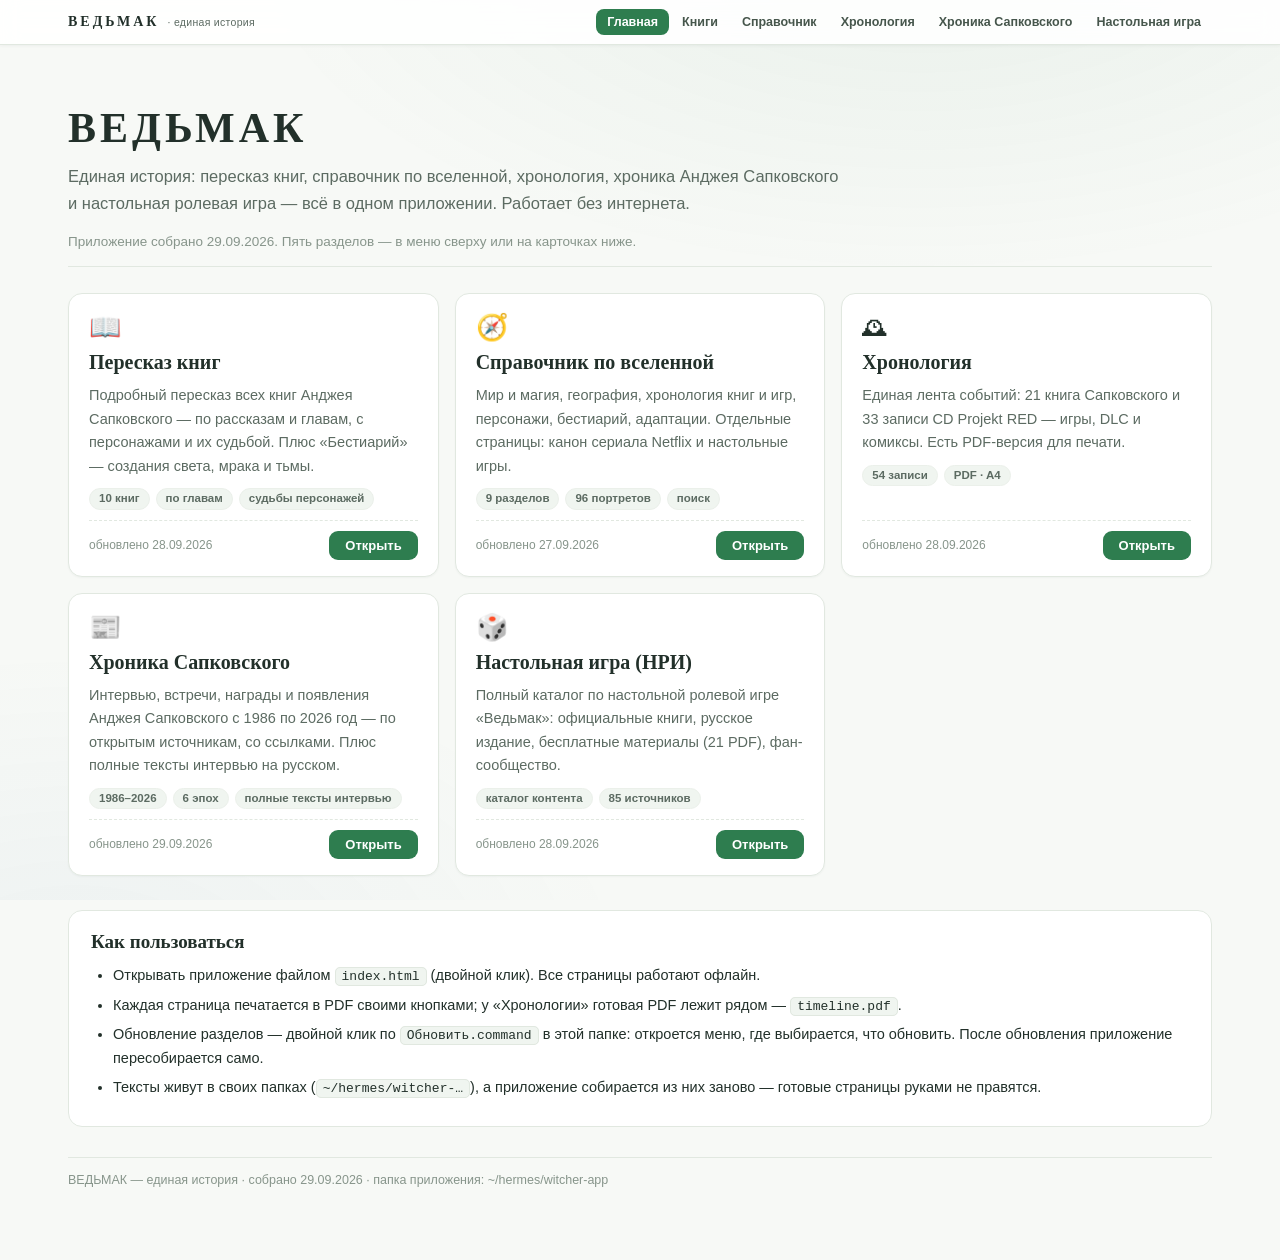
==== index.html @ 41da7057 "Add files via upload" ====
<!DOCTYPE html>
<html lang="ru" data-app="home">
<head>
<meta charset="utf-8">
<meta name="viewport" content="width=device-width, initial-scale=1">
<title>ВЕДЬМАК — единая история</title>
<meta name="description" content="Пять частей одного мира: пересказ книг, справочник по вселенной, хронология, хроника Анджея Сапковского и настольная ролевая игра — в одном приложении.">
<link rel="stylesheet" href="app.css">
<style>
:root{ --bg:#f7f9f6; --panel:#ffffff; --panel2:#f0f5f0; --line:#e1e8e0; --line2:#ebf0ea;
  --text:#22302a; --muted:#5c6b62; --dim:#87958b;
  --accent:#2e7d4f; --accent2:#256a42; --accent-soft:#e6f2ea; --accent-line:#c9e2d3;
  --serif: Georgia, "Iowan Old Style", "Times New Roman", serif;
  --sans: -apple-system, BlinkMacSystemFont, "Segoe UI", Roboto, "Helvetica Neue", Arial, sans-serif; }
*{box-sizing:border-box}
html{scroll-behavior:smooth}
body{margin:0;background:var(--bg);color:var(--text);font:16px/1.62 var(--sans);-webkit-font-smoothing:antialiased}
body::before{content:"";position:fixed;inset:0;pointer-events:none;z-index:0;
  background:radial-gradient(1100px 560px at 72% -8%, rgba(46,125,79,.07), transparent 62%),
             radial-gradient(900px 520px at 6% 108%, rgba(61,111,165,.05), transparent 62%)}
.wrap{max-width:1120px;margin:0 auto;padding:34px 22px 70px;position:relative;z-index:1}
.hero{padding:26px 0 14px;border-bottom:1px solid var(--line)}
.hero h1{margin:0;font:700 42px/1.1 var(--serif);letter-spacing:4px;color:var(--text)}
.hero .sub{color:var(--muted);font-size:16.5px;margin:12px 0 0;max-width:780px}
.hero .note{margin:14px 0 0;color:var(--dim);font-size:13.5px}
.cards{display:grid;grid-template-columns:repeat(auto-fill,minmax(330px,1fr));gap:16px;margin:26px 0 10px}
.card{background:var(--panel);border:1px solid var(--line);border-radius:14px;padding:20px 20px 16px;
  display:flex;flex-direction:column;gap:10px;box-shadow:0 1px 2px rgba(34,48,42,.04);
  transition:border-color .15s, box-shadow .15s, transform .15s}
.card:hover{border-color:var(--accent-line);box-shadow:0 10px 26px rgba(46,125,79,.13);transform:translateY(-1px)}
.card .mark{font-size:26px;line-height:1}
.card h2{margin:0;font:700 20px/1.2 var(--serif);color:var(--text)}
.card p{margin:0;font-size:14.5px;color:var(--muted)}
.chips{display:flex;flex-wrap:wrap;gap:6px}
.chip{font:600 11.5px/1 var(--sans);color:var(--muted);border:1px solid var(--line2);
  background:var(--panel2);border-radius:20px;padding:4px 9px}
.card .foot{margin-top:auto;display:flex;align-items:center;gap:10px;padding-top:10px;border-top:1px dashed var(--line)}
.card .upd{color:var(--dim);font-size:12px}
.card a.open{margin-left:auto;background:var(--accent);color:#fff;text-decoration:none;
  border-radius:9px;padding:8px 16px;font:700 13px/1 var(--sans)}
.card a.open:hover{background:var(--accent2)}
.how{margin-top:34px;background:var(--panel);border:1px solid var(--line);border-radius:14px;padding:20px 22px}
.how h2{margin:0 0 10px;font:700 19px/1.2 var(--serif);color:var(--text)}
.how ul{margin:0;padding-left:22px;font-size:14.5px}
.how li{margin:6px 0}
.how code{background:var(--panel2);border:1px solid var(--line);border-radius:5px;padding:1px 6px;font-size:13px}
.foot-page{margin-top:30px;color:var(--dim);font-size:12.5px;border-top:1px solid var(--line);padding-top:12px}
a{color:var(--accent)}
a:hover{color:var(--accent2)}
::selection{background:#cfe7d9;color:#173528}
@media (max-width:640px){ .hero h1{font-size:34px;letter-spacing:2px} }
</style>
</head>
<body>
<div class="wa-bar"><div class="wa-in"><a class="wa-brand" href="index.html">ВЕДЬМАК <small>· единая история</small></a><nav class="wa-nav"><a href="index.html" class="on">Главная</a><a href="books.html">Книги</a><a href="textbook.html">Справочник</a><a href="timeline.html">Хронология</a><a href="sbornik.html">Хроника Сапковского</a><a href="ttrpg.html">Настольная игра</a></nav></div></div>
<div class="wrap">
  <div class="hero">
    <h1>ВЕДЬМАК</h1>
    <p class="sub">Единая история: пересказ книг, справочник по вселенной, хронология, хроника Анджея Сапковского и настольная ролевая игра — всё в одном приложении. Работает без интернета.</p>
    <p class="note">Приложение собрано 29.09.2026. Пять разделов — в меню сверху или на карточках ниже.</p>
  </div>

  <div class="cards">
<article class="card">
  <div class="mark">📖</div>
  <h2>Пересказ книг</h2>
  <p>Подробный пересказ всех книг Анджея Сапковского — по рассказам и главам, с персонажами и их судьбой. Плюс «Бестиарий» — создания света, мрака и тьмы.</p>
  <div class="chips"><span class="chip">10 книг</span><span class="chip">по главам</span><span class="chip">судьбы персонажей</span></div>
  <div class="foot"><span class="upd">обновлено 28.09.2026</span><a class="open" href="books.html">Открыть</a></div>
</article>
<article class="card">
  <div class="mark">🧭</div>
  <h2>Справочник по вселенной</h2>
  <p>Мир и магия, география, хронология книг и игр, персонажи, бестиарий, адаптации. Отдельные страницы: канон сериала Netflix и настольные игры.</p>
  <div class="chips"><span class="chip">9 разделов</span><span class="chip">96 портретов</span><span class="chip">поиск</span></div>
  <div class="foot"><span class="upd">обновлено 27.09.2026</span><a class="open" href="textbook.html">Открыть</a></div>
</article>
<article class="card">
  <div class="mark">🕰</div>
  <h2>Хронология</h2>
  <p>Единая лента событий: 21 книга Сапковского и 33 записи CD Projekt RED — игры, DLC и комиксы. Есть PDF-версия для печати.</p>
  <div class="chips"><span class="chip">54 записи</span><span class="chip">PDF · A4</span></div>
  <div class="foot"><span class="upd">обновлено 28.09.2026</span><a class="open" href="timeline.html">Открыть</a></div>
</article>
<article class="card">
  <div class="mark">📰</div>
  <h2>Хроника Сапковского</h2>
  <p>Интервью, встречи, награды и появления Анджея Сапковского с 1986 по 2026 год — по открытым источникам, со ссылками. Плюс полные тексты интервью на русском.</p>
  <div class="chips"><span class="chip">1986–2026</span><span class="chip">6 эпох</span><span class="chip">полные тексты интервью</span></div>
  <div class="foot"><span class="upd">обновлено 29.09.2026</span><a class="open" href="sbornik.html">Открыть</a></div>
</article>
<article class="card">
  <div class="mark">🎲</div>
  <h2>Настольная игра (НРИ)</h2>
  <p>Полный каталог по настольной ролевой игре «Ведьмак»: официальные книги, русское издание, бесплатные материалы (21 PDF), фан-сообщество.</p>
  <div class="chips"><span class="chip">каталог контента</span><span class="chip">85 источников</span></div>
  <div class="foot"><span class="upd">обновлено 28.09.2026</span><a class="open" href="ttrpg.html">Открыть</a></div>
</article>
  </div>

  <div class="how">
    <h2>Как пользоваться</h2>
    <ul>
      <li>Открывать приложение файлом <code>index.html</code> (двойной клик). Все страницы работают офлайн.</li>
      <li>Каждая страница печатается в PDF своими кнопками; у «Хронологии» готовая PDF лежит рядом — <code>timeline.pdf</code>.</li>
      <li>Обновление разделов — двойной клик по <code>Обновить.command</code> в этой папке: откроется меню, где выбирается, что обновить. После обновления приложение пересобирается само.</li>
      <li>Тексты живут в своих папках (<code>~/hermes/witcher-…</code>), а приложение собирается из них заново — готовые страницы руками не правятся.</li>
    </ul>
  </div>

  <div class="foot-page">ВЕДЬМАК — единая история · собрано 29.09.2026 · папка приложения: ~/hermes/witcher-app</div>
</div>
</body>
</html>
---- app.css ----
/* ВЕДЬМАК — единая история.
   Общий файл приложения: единая светлая тема (тёплый белый + зелёный акцент)
   и общая полоса-меню. Подключается ко всем страницам ПОСЛЕ их собственных стилей.

   Значения палитры синхронны с build/home_template.html и build/make_ttrpg.py —
   при правке цвета менять во всех трёх местах. */

/* ============================================================
   1. Палитра приложения
   ============================================================ */
:root{
  --wa-h: 44px;

  --wa-bg:#f7f9f6;        /* фон страниц */
  --wa-bg2:#eef3ec;       /* мягкая подложка */
  --wa-panel:#ffffff;     /* карточки и панели */
  --wa-panel2:#f0f5f0;    /* плашки, врезки, чипы */
  --wa-line:#e1e8e0;      /* линии и рамки */
  --wa-line2:#ebf0ea;
  --wa-text:#22302a;      /* основной текст */
  --wa-muted:#5c6b62;     /* вторичный текст */
  --wa-dim:#87958b;       /* подписи и мелочи */

  --wa-accent:#2e7d4f;    /* акцент: ссылки, кнопки, активное */
  --wa-accent2:#256a42;   /* акцент тёмный (наведение) */
  --wa-accent-soft:#e6f2ea;
  --wa-accent-line:#c9e2d3;

  --wa-blood:#b04a3e;     /* предупреждения и пометки */
  --wa-green:#3f8a5f;
  --wa-blue:#3d6fa5;
  --wa-amber:#a9741c;

  --wa-serif: Georgia, "Iowan Old Style", "Times New Roman", serif;
  --wa-sans: -apple-system, BlinkMacSystemFont, "Segoe UI", Roboto, "Helvetica Neue", Arial, sans-serif;
  --wa-mono: "SF Mono", ui-monospace, Menlo, Consolas, monospace;

  /* — перекрытие палитр страниц: у разделов свои имена переменных — */
  --bg:var(--wa-bg); --bg2:var(--wa-bg2); --panel:var(--wa-panel); --panel2:var(--wa-panel2);
  --card:var(--wa-panel); --ink:var(--wa-text); --soft:var(--wa-muted);
  --line:var(--wa-line); --line2:var(--wa-line2);
  --text:var(--wa-text); --muted:var(--wa-muted); --dim:var(--wa-dim);
  --gold:var(--wa-accent); --gold2:var(--wa-accent2); --acc:var(--wa-accent);
  --brass:var(--wa-accent-line);
  --blood:var(--wa-blood); --green:var(--wa-green); --blue:var(--wa-blue); --amber:var(--wa-amber);
  --serif:var(--wa-serif); --sans:var(--wa-sans); --mono:var(--wa-mono);
}

/* ============================================================
   2. Общая полоса-меню (светлая)
   ============================================================ */
.wa-bar{
  position: sticky; top: 0; z-index: 1000;
  background: rgba(255,255,255,.9);
  -webkit-backdrop-filter: saturate(1.5) blur(10px);
  backdrop-filter: saturate(1.5) blur(10px);
  border-bottom: 1px solid var(--wa-line);
  box-shadow: 0 1px 3px rgba(34,48,42,.05);
  font-family: var(--wa-sans);
}
.wa-in{
  max-width: 1280px; margin: 0 auto; height: var(--wa-h);
  display: flex; align-items: center; gap: 16px; padding: 0 18px;
}
.wa-bar a{ text-decoration: none; }
.wa-brand{
  display: flex; align-items: baseline; gap: 8px; white-space: nowrap;
  font: 700 14px/1 var(--wa-serif); letter-spacing: 3px; color: var(--wa-text);
}
.wa-brand small{ font: 400 10.5px/1 var(--wa-sans); letter-spacing: .3px; color: var(--wa-muted); }
.wa-nav{ margin-left: auto; display: flex; align-items: center; gap: 2px; overflow-x: auto; scrollbar-width: none; }
.wa-nav::-webkit-scrollbar{ display: none; }
.wa-nav a{
  white-space: nowrap; border-radius: 8px; padding: 7px 11px;
  font: 600 12.5px/1 var(--wa-sans);
  color: #46564c;
}
.wa-nav a:hover{ background: #eef4ef; color: var(--wa-text); }
.wa-nav a.on{ background: var(--wa-accent); color: #fff; }
.wa-nav a.on:hover{ background: var(--wa-accent2); }

/* ============================================================
   3. Липкие шапки страниц встают под полосу
   ============================================================ */
header.top{ top: var(--wa-h) !important; }
nav.sticky{ top: var(--wa-h) !important; }
.side{ top: calc(var(--wa-h) + 76px) !important; }

/* на узких экранах боковое меню книг — выдвижное, не залезает под полосу */
@media (max-width: 980px){
  .side{ top: var(--wa-h) !important; }
}

/* страница интервью: боковое оглавление прилипает сразу под полосой
   (у страницы нет своей липкой шапки, поэтому без добавки 76px) */
@media (min-width: 981px){
  html[data-app="интервью"] .side{ top: calc(var(--wa-h) + 12px) !important;
    max-height: calc(100vh - var(--wa-h) - 24px) !important; }
}

/* страница хроники: боковое оглавление прилипает под её собственным липким меню
   (высоту меню скрипт страницы кладёт в --sbn-nav) */
@media (min-width: 981px){
  html[data-app="sbornik"] .side{ top: calc(var(--wa-h) + var(--sbn-nav, 46px) + 10px) !important;
    max-height: calc(100vh - var(--wa-h) - var(--sbn-nav, 46px) - 22px) !important; }
}

/* якорные переходы не прячутся под полосой */
html{ scroll-padding-top: 58px; }
html[data-app="sbornik"]{ scroll-padding-top: calc(var(--wa-h) + var(--sbn-nav, 46px) + 14px); }

/* ============================================================
   4. Общая основа: фон, выделение, ссылки, заголовки
   ============================================================ */
html:is([data-app="books"],[data-app="textbook"],[data-app="netflix"],[data-app="boardgames"]) body::before{
  background: radial-gradient(1100px 560px at 72% -8%, rgba(46,125,79,.07), transparent 62%),
              radial-gradient(900px 520px at 6% 108%, rgba(61,111,165,.05), transparent 62%);
}
::selection{ background: #cfe7d9; color: #173528; }
a:hover{ color: var(--wa-accent2); }
body h1, body h2, body h3, body h4, body h5, body h6{ color: var(--wa-text); }
code{ background: var(--wa-panel2); border: 1px solid var(--wa-line2); border-radius: 5px; padding: 1px 6px; }

/* шапки страниц «Книги» и «Справочник» */
header.top{ background: linear-gradient(#ffffff,#f7faf7); box-shadow: 0 1px 6px rgba(34,48,42,.05); }
.brand-text b{ color: var(--wa-text); }
.brand-mark{ filter: drop-shadow(0 1px 3px rgba(34,48,42,.18)); }
#totop{ background: var(--wa-panel); color: var(--wa-accent); border-color: var(--wa-accent-line);
  box-shadow: 0 2px 10px rgba(34,48,42,.12); }
#totop:hover{ color: var(--wa-accent2); border-color: var(--wa-accent); }

/* ============================================================
   5. «Книги» — боковое меню, кнопки, значки судеб
   ============================================================ */
html[data-app="books"] .print-btn{ background: var(--wa-panel); border-color: var(--wa-accent-line); color: var(--wa-accent); }
html[data-app="books"] .print-btn:hover{ background: var(--wa-accent-soft); border-color: var(--wa-accent); }
html[data-app="books"] .side-toggle{ background: var(--wa-panel); border-color: var(--wa-line); }
html[data-app="books"] #filter{ background: #fff; }
html[data-app="books"] .nav-book-link:hover{ background: var(--wa-accent-soft); }
html[data-app="books"] .nav-unit:hover{ background: var(--wa-accent-soft); color: var(--wa-text); }
html[data-app="books"] .nav-unit.active{ background: var(--wa-accent-soft); color: var(--wa-accent2); }
html[data-app="books"] .intro h1{ color: var(--wa-text); }
html[data-app="books"] .book-head h2{ color: var(--wa-text); }
html[data-app="books"] .unit h4{ color: var(--wa-text); }
html[data-app="books"] .block-title{ color: var(--wa-accent); }
@media (max-width: 980px){
  html[data-app="books"] .side{ background: var(--wa-panel); }
}
html[data-app="books"] .badge.alive{ color:#3f8a5f; border-color:#a5cdb3; background:#e9f4ee; }
html[data-app="books"] .badge.dead{ color:#b04a3e; border-color:#dcb1a9; background:#f9eae6; }
html[data-app="books"] .badge.missing{ color:#a9741c; border-color:#dcc59a; background:#f8f1e2; }
html[data-app="books"] .badge.mentioned{ color:#3d6fa5; border-color:#aabfd6; background:#e9f0f8; }
html[data-app="books"] .badge.dead_earlier,
html[data-app="books"] .badge.left,
html[data-app="books"] .badge.unknown{ color:#6b776e; border-color:#c9d2ca; background:#eff2ee; }

/* ============================================================
   6. «Справочник» / «Netflix» / «Настольные игры» — одна семья стилей
   ============================================================ */
html:is([data-app="textbook"],[data-app="netflix"],[data-app="boardgames"]) #q{ background: #fff; }
html:is([data-app="textbook"],[data-app="netflix"],[data-app="boardgames"]) .lead{ color: var(--wa-text); }
html:is([data-app="textbook"],[data-app="netflix"],[data-app="boardgames"]) h2.sec{ color: var(--wa-text); }
html:is([data-app="textbook"],[data-app="netflix"],[data-app="boardgames"]) .card{ box-shadow: 0 1px 3px rgba(34,48,42,.06); }
html:is([data-app="textbook"],[data-app="netflix"],[data-app="boardgames"]) .tbtn{ background: var(--wa-panel2); border-color: var(--wa-line); }
html:is([data-app="textbook"],[data-app="netflix"],[data-app="boardgames"]) .tbtn.on{ background: var(--wa-accent-soft); border-color: var(--wa-accent-line); color: var(--wa-accent2); }
html:is([data-app="textbook"],[data-app="netflix"],[data-app="boardgames"]) .tab:hover{ background: rgba(46,125,79,.08); }
html:is([data-app="textbook"],[data-app="netflix"],[data-app="boardgames"]) .tab.active{ background: var(--wa-accent-soft); border-color: var(--wa-accent-line); color: var(--wa-accent2); }
html:is([data-app="textbook"],[data-app="netflix"],[data-app="boardgames"]) .tab.nf{ color: var(--wa-blood); border-color: rgba(176,74,62,.4); }
html:is([data-app="textbook"],[data-app="netflix"],[data-app="boardgames"]) .tab.nf:hover{ background: rgba(176,74,62,.08); color: var(--wa-blood); }
html:is([data-app="textbook"],[data-app="netflix"],[data-app="boardgames"]) .tab.back{ color: var(--wa-blue); border-color: rgba(61,111,165,.4); }
html:is([data-app="textbook"],[data-app="netflix"],[data-app="boardgames"]) .tab.back:hover{ background: rgba(61,111,165,.08); color: var(--wa-blue); }
html:is([data-app="textbook"],[data-app="netflix"],[data-app="boardgames"]) .tab.bg{ color: var(--wa-green); border-color: rgba(63,138,95,.4); }
html:is([data-app="textbook"],[data-app="netflix"],[data-app="boardgames"]) .tab.bg:hover{ background: rgba(63,138,95,.1); color: var(--wa-green); }
html:is([data-app="textbook"],[data-app="netflix"],[data-app="boardgames"]) .tbl th{ background: var(--wa-panel2); color: var(--wa-text); }
html:is([data-app="textbook"],[data-app="netflix"],[data-app="boardgames"]) .tbl tr:nth-child(even) td{ background: rgba(46,125,79,.05); }
html:is([data-app="textbook"],[data-app="netflix"],[data-app="boardgames"]) .tl-item::before{ background: var(--wa-accent); box-shadow: 0 0 0 3px rgba(46,125,79,.15); }
html:is([data-app="textbook"],[data-app="netflix"],[data-app="boardgames"]) pre.tree{ color: #2b3a31; }
html:is([data-app="textbook"],[data-app="netflix"],[data-app="boardgames"]) p.src a{ color: var(--wa-muted); }
html:is([data-app="textbook"],[data-app="netflix"],[data-app="boardgames"]) mark.hit{ background: var(--wa-accent-soft); color: #1d3a2a; }
html:is([data-app="textbook"],[data-app="netflix"],[data-app="boardgames"]) mark.hit.cur{ background: #bfe3cd; box-shadow: 0 0 0 2px rgba(46,125,79,.35); }
html:is([data-app="textbook"],[data-app="netflix"],[data-app="boardgames"]) .badge.bk,
html:is([data-app="textbook"],[data-app="netflix"],[data-app="boardgames"]) .badge.canon{ color:#3f7a55; border-color:#a5cdb3; }
html:is([data-app="textbook"],[data-app="netflix"],[data-app="boardgames"]) .badge.gm{ color:#3d6fa5; border-color:#aabfd6; }
html:is([data-app="textbook"],[data-app="netflix"],[data-app="boardgames"]) .badge.nf{ color:#b04a3e; border-color:#d8aca4; }
html:is([data-app="textbook"],[data-app="netflix"],[data-app="boardgames"]) .badge.noncanon{ color:#a9741c; border-color:#d9c08f; }
html:is([data-app="textbook"],[data-app="netflix"],[data-app="boardgames"]) .badge.dispute{ color:#8f7a18; border-color:#d6c98c; }

/* ============================================================
   7. «Хронология» — холодный «печатный» стиль → общая тема
   ============================================================ */
html[data-app="timeline"] body{ font-family: var(--wa-sans); font-size: 14.5px; line-height: 1.55;
  color: var(--wa-text); background: var(--wa-bg); }
html[data-app="timeline"] h1,
html[data-app="timeline"] h2,
html[data-app="timeline"] h3{ font-family: var(--wa-serif); }
html[data-app="timeline"] a{ color: var(--wa-accent); }
html[data-app="timeline"] .head{ border-bottom: 2px solid var(--wa-line); }
html[data-app="timeline"] .head .sub{ color: var(--wa-muted); }
html[data-app="timeline"] .head .upd{ color: var(--wa-dim); }
html[data-app="timeline"] .stat{ border: 1px solid var(--wa-line); border-radius: 8px; background: var(--wa-panel); }
html[data-app="timeline"] .stat span{ color: var(--wa-muted); }
html[data-app="timeline"] .next{ background: var(--wa-accent-soft); border-left: 3px solid var(--wa-accent); color: var(--wa-text); }
html[data-app="timeline"] .sec-title{ border-bottom: 1.5px solid var(--wa-line); }
html[data-app="timeline"] .tagline{ color: var(--wa-muted); }
html[data-app="timeline"] .key-h{ color: var(--wa-text); }
html[data-app="timeline"] .ednote{ color: var(--wa-dim); }
html[data-app="timeline"] .era-h{ border-bottom: 2px solid var(--wa-accent-line); }
html[data-app="timeline"] .era-h h2{ color: var(--wa-text); }
html[data-app="timeline"] .era-h .cnt{ color: var(--wa-muted); }
html[data-app="timeline"] .era-sub{ color: var(--wa-muted); }
html[data-app="timeline"] .entry{ border-bottom: 1px solid var(--wa-line2); }
html[data-app="timeline"] .num{ background: var(--wa-accent); color: #fff; }
html[data-app="timeline"] .thumb{ border: 1px solid var(--wa-line2); border-radius: 6px; }
html[data-app="timeline"] .meta{ color: var(--wa-muted); }
html[data-app="timeline"] .type{ background: var(--wa-panel2); color: var(--wa-muted); border-color: var(--wa-line); }
html[data-app="timeline"] .t-book{ background:#e9f4ee; border-color:#b7d9c4; color:#2e6a47; }
html[data-app="timeline"] .t-comic{ background:#efedf9; border-color:#cfc8ea; color:#5142a0; }
html[data-app="timeline"] .t-game{ background:#fbeceb; border-color:#e8b8b3; color:#a83f34; }
html[data-app="timeline"] .t-dlc{ background:#fbf1e6; border-color:#ecd0af; color:#9a5c16; }
html[data-app="timeline"] .t-video{ background:#eaf2fa; border-color:#bfd6ec; color:#2f6398; }
html[data-app="timeline"] .fb{ background:#e9f4ee; border-color:#b7d9c4; color:#2e6a47; }
html[data-app="timeline"] .lvl{ color: var(--wa-dim); }
html[data-app="timeline"] .date{ color: var(--wa-text); }
html[data-app="timeline"] .orig{ color: var(--wa-dim); }
html[data-app="timeline"] .note{ color: var(--wa-muted); }
html[data-app="timeline"] .link{ color: var(--wa-muted); }
html[data-app="timeline"] .foot{ border-top: 1.5px solid var(--wa-line); color: var(--wa-muted); }

/* ============================================================
   8. «Хроника Сапковского» — светлые шапка и подвал вместо тёмных
   ============================================================ */
html[data-app="sbornik"] header.page{ background: linear-gradient(180deg,#f2f7f3,#e9f1eb);
  color: var(--wa-text); border-bottom: 1px solid var(--wa-line); }
html[data-app="sbornik"] header.page .sub{ color: var(--wa-muted); }
html[data-app="sbornik"] .badges span{ background:#fff; border:1px solid var(--wa-line); color: var(--wa-muted); }
html[data-app="sbornik"] nav.sticky{ background: rgba(247,249,246,.92); }
html[data-app="sbornik"] nav.sticky a:hover{ background: var(--wa-accent-soft); }
html[data-app="sbornik"] blockquote{ background: var(--wa-panel2); color: var(--wa-text); }
html[data-app="sbornik"] article.entry{ box-shadow: 0 1px 2px rgba(34,48,42,.05); }
html[data-app="sbornik"] .vtable th{ background: var(--wa-panel2); color: var(--wa-muted); }
html[data-app="sbornik"] footer.page{ background: transparent; border-top: 1px solid var(--wa-line); color: var(--wa-muted); }
html[data-app="sbornik"] footer.page a{ color: var(--wa-accent); }
/* внутри колонки с боковым оглавлением секции не добавляют второй отступ */
html[data-app="sbornik"] .layout section.era{
  max-width: none !important;
  padding-left: 0 !important;
  padding-right: 0 !important;
}

/* ============================================================
   9. Единая геометрия: одна колонка контента на всех страницах
   ============================================================
   Образец — «Справочник»: колонка 1180px и боковой отступ 18px.
   Полоса-меню выровнена по той же колонке, поэтому логотип стоит
   ровно над текстом страницы, а при перелистывании разделов текст
   не «прыгает» влево-вправо. */
:root{ --wa-col: 1180px; --wa-colpad: 18px; }

.wa-in{ max-width: var(--wa-col); }

/* колонки страниц: главная, книги, справочник/netflix/настолки, хроника, НРИ */
.wrap, main.wrap, #top.wrap, .top-inner, nav#tabs, footer.foot{
  max-width: var(--wa-col) !important;
  padding-left: var(--wa-colpad) !important;
  padding-right: var(--wa-colpad) !important;
}
html[data-app="sbornik"] section.era{
  max-width: var(--wa-col) !important;
  padding-left: var(--wa-colpad) !important;
  padding-right: var(--wa-colpad) !important;
}

/* «Хронология» — своего контейнера нет: полосы остаются во всю ширину
   (фон, линейки), а содержимое садится в общую колонку */
html[data-app="timeline"] body > *:not(.wa-bar){
  padding-left: calc(max(0px, (100% - var(--wa-col)) / 2) + var(--wa-colpad)) !important;
  padding-right: calc(max(0px, (100% - var(--wa-col)) / 2) + var(--wa-colpad)) !important;
}

/* ---------- печать: полоса не выводится ---------- */
@media print{
  .wa-bar{ display: none !important; }
  header.top, nav.sticky, .side{ top: 0 !important; }
}
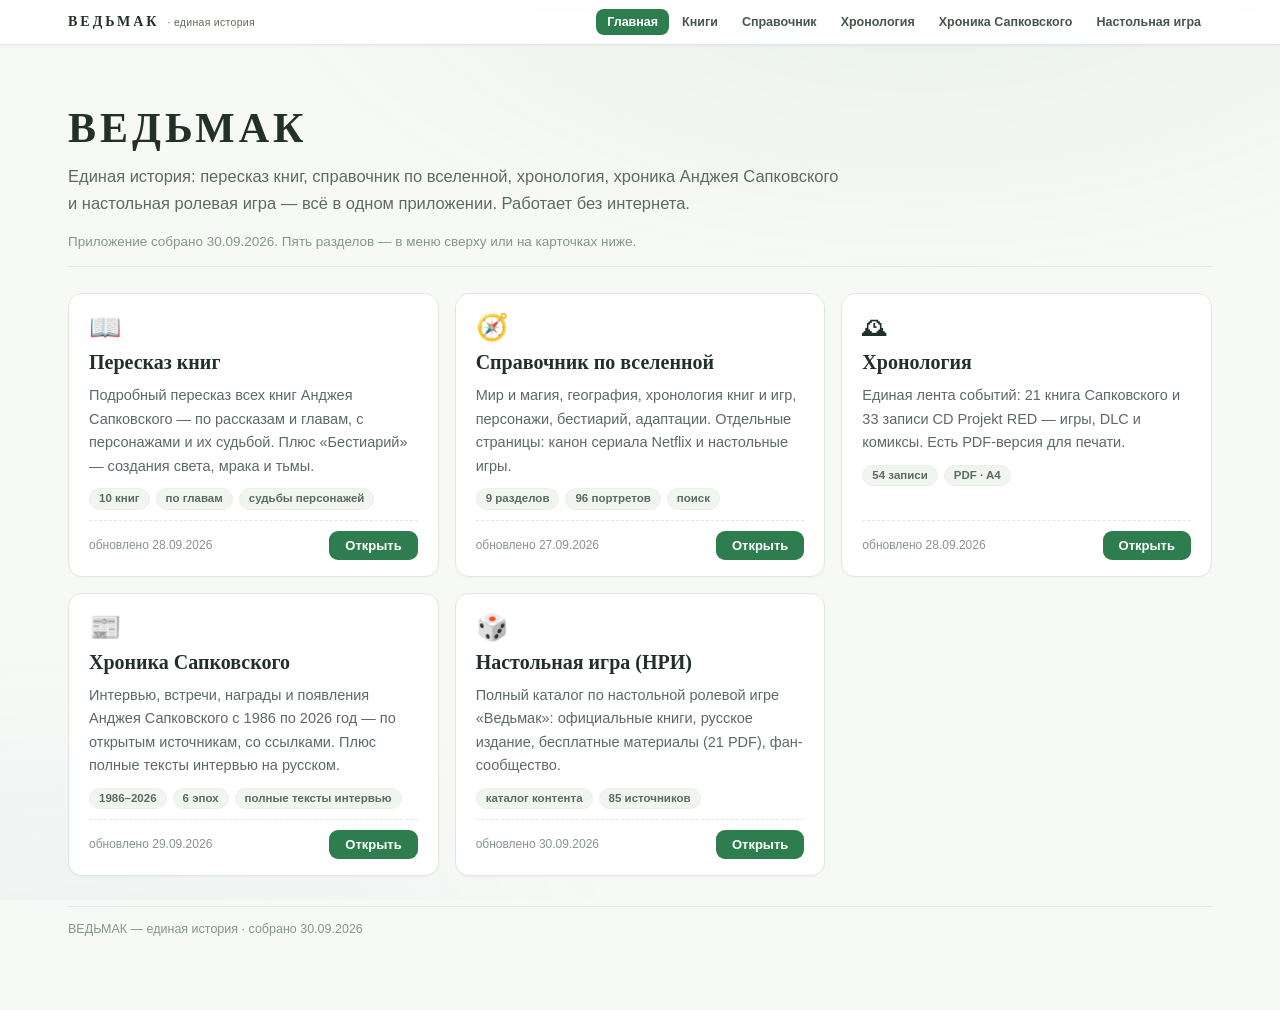
==== commit 56c7fb7d: "update" ====
--- a/index.html
+++ b/index.html
@@ -39,11 +39,6 @@
 .card a.open{margin-left:auto;background:var(--accent);color:#fff;text-decoration:none;
   border-radius:9px;padding:8px 16px;font:700 13px/1 var(--sans)}
 .card a.open:hover{background:var(--accent2)}
-.how{margin-top:34px;background:var(--panel);border:1px solid var(--line);border-radius:14px;padding:20px 22px}
-.how h2{margin:0 0 10px;font:700 19px/1.2 var(--serif);color:var(--text)}
-.how ul{margin:0;padding-left:22px;font-size:14.5px}
-.how li{margin:6px 0}
-.how code{background:var(--panel2);border:1px solid var(--line);border-radius:5px;padding:1px 6px;font-size:13px}
 .foot-page{margin-top:30px;color:var(--dim);font-size:12.5px;border-top:1px solid var(--line);padding-top:12px}
 a{color:var(--accent)}
 a:hover{color:var(--accent2)}
@@ -57,7 +52,7 @@
   <div class="hero">
     <h1>ВЕДЬМАК</h1>
     <p class="sub">Единая история: пересказ книг, справочник по вселенной, хронология, хроника Анджея Сапковского и настольная ролевая игра — всё в одном приложении. Работает без интернета.</p>
-    <p class="note">Приложение собрано 29.09.2026. Пять разделов — в меню сверху или на карточках ниже.</p>
+    <p class="note">Приложение собрано 30.09.2026. Пять разделов — в меню сверху или на карточках ниже.</p>
   </div>
 
   <div class="cards">
@@ -94,21 +89,11 @@
   <h2>Настольная игра (НРИ)</h2>
   <p>Полный каталог по настольной ролевой игре «Ведьмак»: официальные книги, русское издание, бесплатные материалы (21 PDF), фан-сообщество.</p>
   <div class="chips"><span class="chip">каталог контента</span><span class="chip">85 источников</span></div>
-  <div class="foot"><span class="upd">обновлено 28.09.2026</span><a class="open" href="ttrpg.html">Открыть</a></div>
+  <div class="foot"><span class="upd">обновлено 30.09.2026</span><a class="open" href="ttrpg.html">Открыть</a></div>
 </article>
   </div>
 
-  <div class="how">
-    <h2>Как пользоваться</h2>
-    <ul>
-      <li>Открывать приложение файлом <code>index.html</code> (двойной клик). Все страницы работают офлайн.</li>
-      <li>Каждая страница печатается в PDF своими кнопками; у «Хронологии» готовая PDF лежит рядом — <code>timeline.pdf</code>.</li>
-      <li>Обновление разделов — двойной клик по <code>Обновить.command</code> в этой папке: откроется меню, где выбирается, что обновить. После обновления приложение пересобирается само.</li>
-      <li>Тексты живут в своих папках (<code>~/hermes/witcher-…</code>), а приложение собирается из них заново — готовые страницы руками не правятся.</li>
-    </ul>
-  </div>
-
-  <div class="foot-page">ВЕДЬМАК — единая история · собрано 29.09.2026 · папка приложения: ~/hermes/witcher-app</div>
+  <div class="foot-page">ВЕДЬМАК — единая история · собрано 30.09.2026</div>
 </div>
 </body>
 </html>
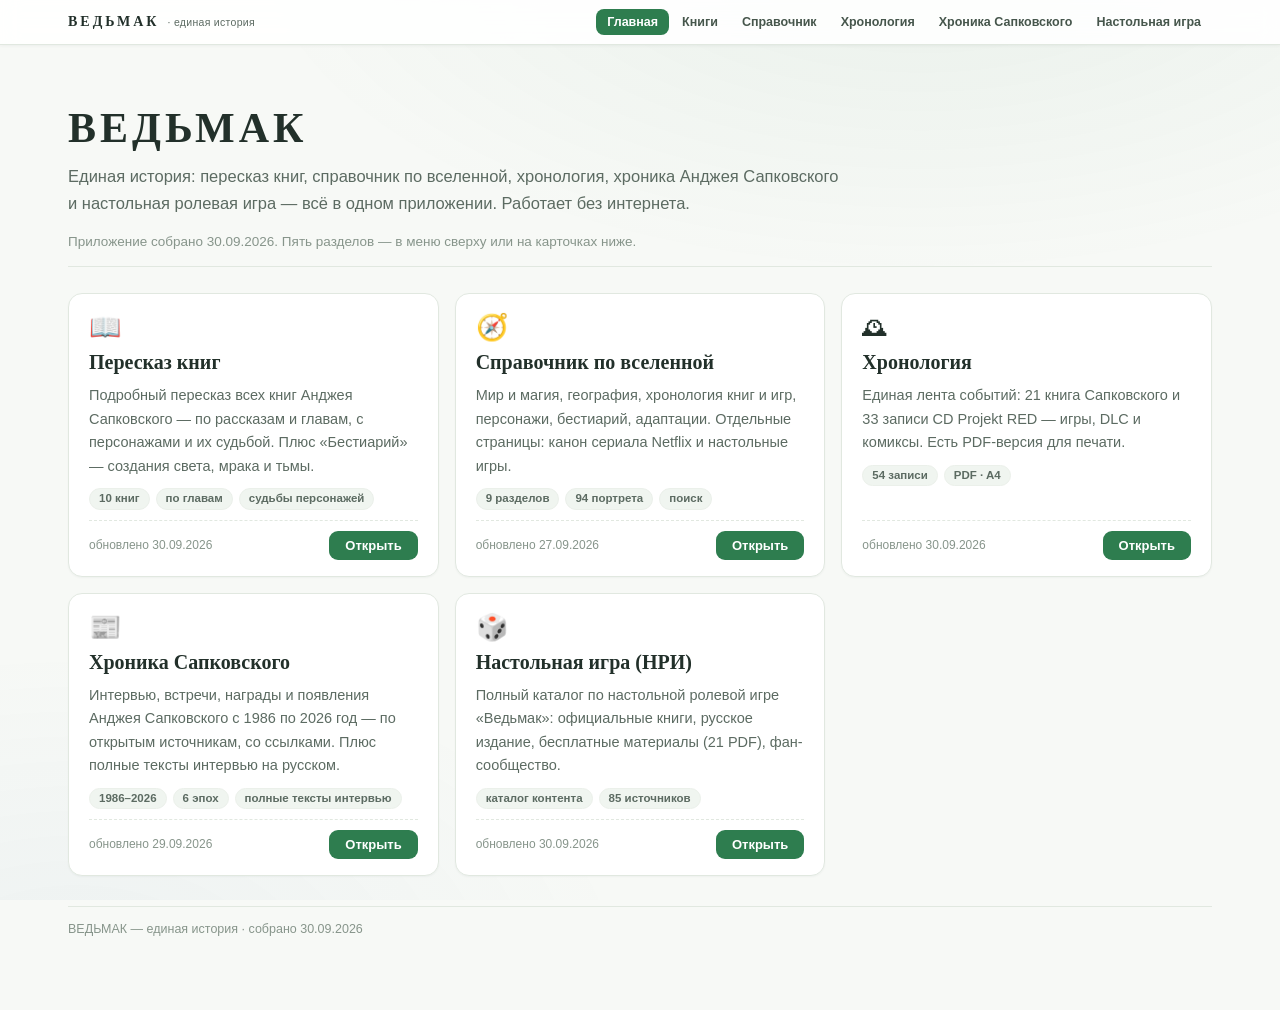
==== commit 7bec5b3f: "patch" ====
--- a/index.html
+++ b/index.html
@@ -61,13 +61,13 @@
   <h2>Пересказ книг</h2>
   <p>Подробный пересказ всех книг Анджея Сапковского — по рассказам и главам, с персонажами и их судьбой. Плюс «Бестиарий» — создания света, мрака и тьмы.</p>
   <div class="chips"><span class="chip">10 книг</span><span class="chip">по главам</span><span class="chip">судьбы персонажей</span></div>
-  <div class="foot"><span class="upd">обновлено 28.09.2026</span><a class="open" href="books.html">Открыть</a></div>
+  <div class="foot"><span class="upd">обновлено 30.09.2026</span><a class="open" href="books.html">Открыть</a></div>
 </article>
 <article class="card">
   <div class="mark">🧭</div>
   <h2>Справочник по вселенной</h2>
   <p>Мир и магия, география, хронология книг и игр, персонажи, бестиарий, адаптации. Отдельные страницы: канон сериала Netflix и настольные игры.</p>
-  <div class="chips"><span class="chip">9 разделов</span><span class="chip">96 портретов</span><span class="chip">поиск</span></div>
+  <div class="chips"><span class="chip">9 разделов</span><span class="chip">94 портрета</span><span class="chip">поиск</span></div>
   <div class="foot"><span class="upd">обновлено 27.09.2026</span><a class="open" href="textbook.html">Открыть</a></div>
 </article>
 <article class="card">
@@ -75,7 +75,7 @@
   <h2>Хронология</h2>
   <p>Единая лента событий: 21 книга Сапковского и 33 записи CD Projekt RED — игры, DLC и комиксы. Есть PDF-версия для печати.</p>
   <div class="chips"><span class="chip">54 записи</span><span class="chip">PDF · A4</span></div>
-  <div class="foot"><span class="upd">обновлено 28.09.2026</span><a class="open" href="timeline.html">Открыть</a></div>
+  <div class="foot"><span class="upd">обновлено 30.09.2026</span><a class="open" href="timeline.html">Открыть</a></div>
 </article>
 <article class="card">
   <div class="mark">📰</div>
